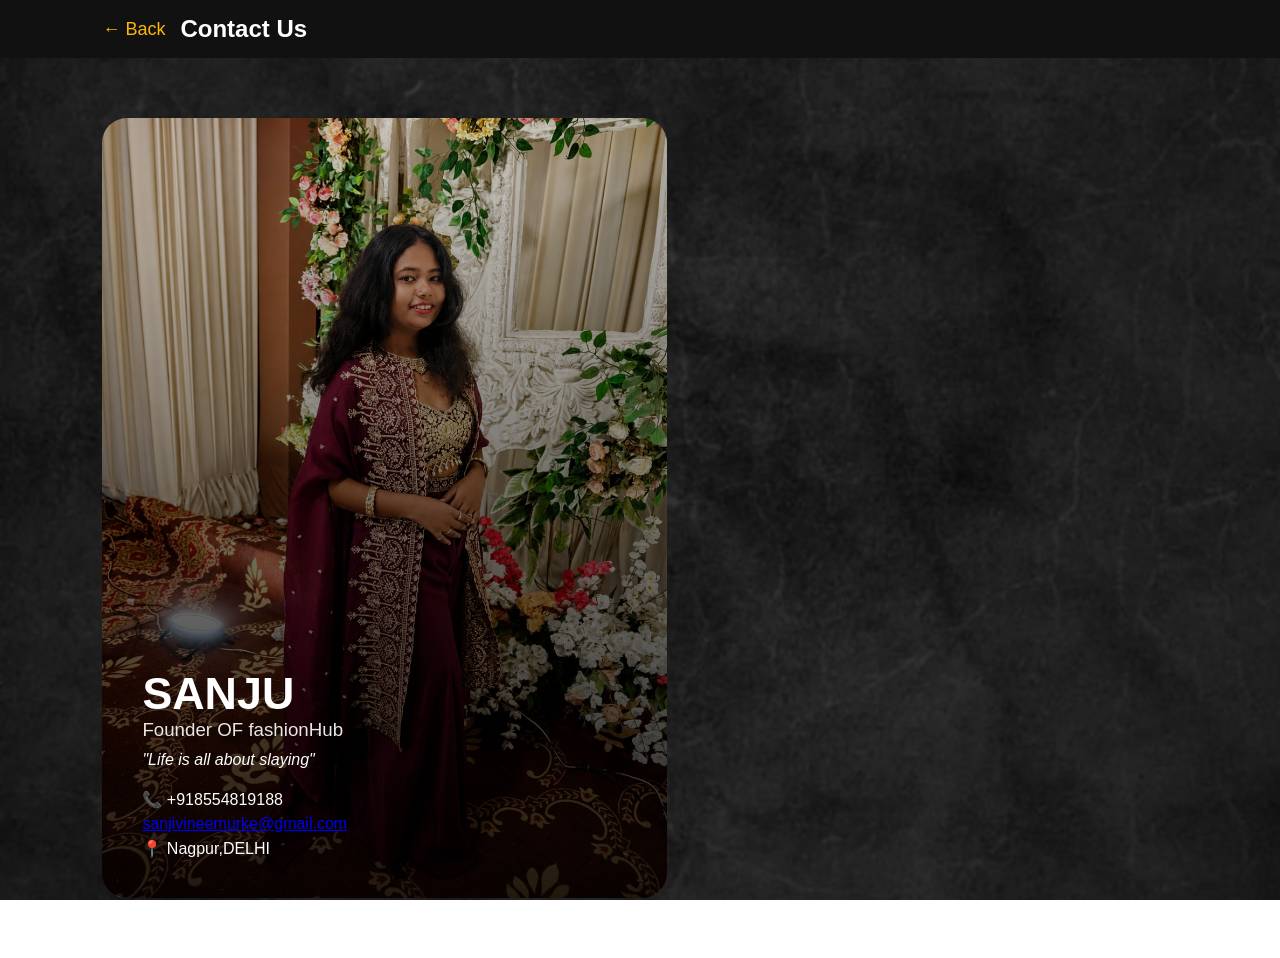
==== contact.html @ 0d753931 "Add files via upload" ====
<!DOCTYPE html>
<html lang="en">
<head>
  <meta charset="UTF-8">
  <meta name="viewport" content="width=device-width, initial-scale=1.0">
  <title>Contact Us</title>
  <style>*{
  margin:0;
  padding:0;
  box-sizing:border-box;
  font-family:'Segoe UI',sans-serif;
}

body{
  background:#efe6d8;
  
  background:
  linear-gradient(rgba(0,0,0,0.65),rgba(0,0,0,0.65)),
  url('images/bg5.jpeg');

  background-size:cover;
  background-position:center;
  background-attachment:fixed;

  color:white;

  min-height:100vh;
}

header{
  display:flex;
  align-items:center;
  gap:15px;
  padding:15px 8%;
  background:#111;
  color:white;
}

.back{
  text-decoration:none;
  color:#ffb703;
  font-size:18px;
}

.contact-wrapper{
  min-height:100vh;
  display:grid;
  grid-template-columns:1.2fr 1fr;
  gap:40px;
  padding:60px 8%;
}

/* Owner Card */

.owner-card{
  position:relative;
  border-radius:25px;
  overflow:hidden;
  min-height:500px;
}

.owner-card img{
  width:100%;
  height:100%;
  object-fit:cover;
}

.overlay{
  position:absolute;
  inset:0;
  background:linear-gradient(to top, rgba(0,0,0,.85), rgba(0,0,0,.2));
  color:white;
  padding:40px;
  display:flex;
  flex-direction:column;
  justify-content:flex-end;
}

.overlay h1{
  font-size:2.8rem;
}

.overlay h3{
  font-weight:400;
  opacity:.9;
}

.overlay p{
  margin:10px 0 15px;
  font-style:italic;
}

.contact-info span{
  display:block;
  margin-top:6px;
}

/* Form */

.form-card{
  background:white;
  padding:35px;
  border-radius:25px;
}

.form-card h2{
  margin-bottom:20px;
}

form input, form textarea{
  width:100%;
  padding:12px;
  border-radius:12px;
  border:1px solid #ccc;
  margin-bottom:15px;
}

form textarea{
  resize:none;
  height:130px;
}

form button{
  width:100%;
  padding:12px;
  border:none;
  border-radius:25px;
  background:black;
  color:white;
  font-size:16px;
  cursor:pointer;
  box-shadow:0 0 12px #ffb703;
  transition:.3s;
}

form button:hover{
  box-shadow:0 0 25px #ffb703;
  transform:scale(1.03);
}

/* Responsive */

@media(max-width:900px){
  .contact-wrapper{
    grid-template-columns:1fr;
  }

  .owner-card{
    min-height:350px;
  }

  .overlay h1{
    font-size:2rem;
  }
}</style>
</head>
<body>

<header>
  <a href="index.html" class="back">← Back</a>
  <h2>Contact Us</h2>
</header>

<section class="contact-wrapper">

  <div class="owner-card">
    <img src="images/owner.jpeg" alt="Owner">

    <div class="overlay">
      <h1>SANJU</h1>
      <h3>Founder OF fashionHub</h3>
      <p>"Life is all about slaying"</p>
      <div class="contact-info">
       <a href="tel:+918554819188"></a><span>📞 +918554819188</span></a>
      <a href="mailto:sanjivineemurke@gmail.com"><span>sanjivineemurke@gmail.com</span></a>
        <span>📍 Nagpur,DELHI</span>
      </div>
    </div>

  </div>

</section>

</body>
</html>
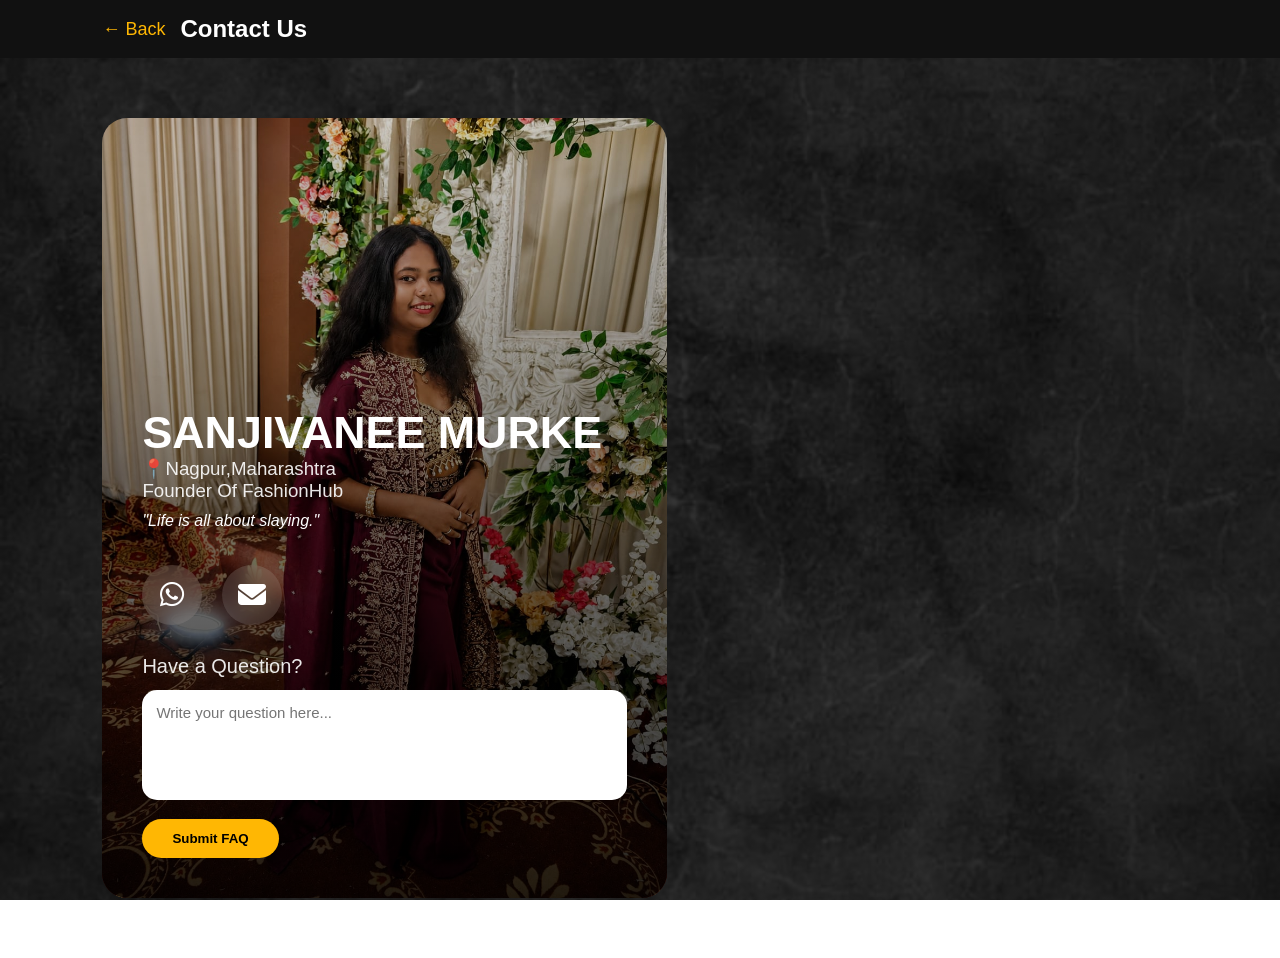
==== commit 5287dcb8: "Update contact.html" ====
--- a/contact.html
+++ b/contact.html
@@ -1,185 +1,269 @@
 <!DOCTYPE html>
 <html lang="en">
 <head>
-  <meta charset="UTF-8">
-  <meta name="viewport" content="width=device-width, initial-scale=1.0">
-  <title>Contact Us</title>
-  <style>*{
-  margin:0;
-  padding:0;
-  box-sizing:border-box;
-  font-family:'Segoe UI',sans-serif;
+<meta charset="UTF-8">
+<meta name="viewport" content="width=device-width, initial-scale=1.0">
+<title>Contact Us</title>
+
+<!-- Font Awesome -->
+<link rel="stylesheet" href="https://cdnjs.cloudflare.com/ajax/libs/font-awesome/6.5.2/css/all.min.css">
+
+<style>
+*{
+margin:0;
+padding:0;
+box-sizing:border-box;
+font-family:'Segoe UI',sans-serif;
 }
 
 body{
-  background:#efe6d8;
-  
-  background:
-  linear-gradient(rgba(0,0,0,0.65),rgba(0,0,0,0.65)),
-  url('images/bg5.jpeg');
-
-  background-size:cover;
-  background-position:center;
-  background-attachment:fixed;
-
-  color:white;
-
-  min-height:100vh;
+background:#efe6d8;
+background:
+linear-gradient(rgba(0,0,0,0.65),rgba(0,0,0,0.65)),
+url('images/bg5.jpeg');
+background-size:cover;
+background-position:center;
+background-attachment:fixed;
+color:white;
+min-height:100vh;
 }
 
 header{
-  display:flex;
-  align-items:center;
-  gap:15px;
-  padding:15px 8%;
-  background:#111;
-  color:white;
+display:flex;
+align-items:center;
+gap:15px;
+padding:15px 8%;
+background:#111;
 }
 
 .back{
-  text-decoration:none;
-  color:#ffb703;
-  font-size:18px;
+text-decoration:none;
+color:#ffb703;
+font-size:18px;
 }
 
 .contact-wrapper{
-  min-height:100vh;
-  display:grid;
-  grid-template-columns:1.2fr 1fr;
-  gap:40px;
-  padding:60px 8%;
-}
-
-/* Owner Card */
+min-height:100vh;
+display:grid;
+grid-template-columns:1.2fr 1fr;
+gap:40px;
+padding:60px 8%;
+}
 
 .owner-card{
-  position:relative;
-  border-radius:25px;
-  overflow:hidden;
-  min-height:500px;
+position:relative;
+border-radius:25px;
+overflow:hidden;
+min-height:500px;
 }
 
 .owner-card img{
-  width:100%;
-  height:100%;
-  object-fit:cover;
+width:100%;
+height:100%;
+object-fit:cover;
 }
 
 .overlay{
-  position:absolute;
-  inset:0;
-  background:linear-gradient(to top, rgba(0,0,0,.85), rgba(0,0,0,.2));
-  color:white;
-  padding:40px;
-  display:flex;
-  flex-direction:column;
-  justify-content:flex-end;
+position:absolute;
+inset:0;
+background:linear-gradient(to top, rgba(0,0,0,.85), rgba(0,0,0,.2));
+padding:40px;
+display:flex;
+flex-direction:column;
+justify-content:flex-end;
 }
 
 .overlay h1{
-  font-size:2.8rem;
+font-size:2.8rem;
 }
 
 .overlay h3{
-  font-weight:400;
-  opacity:.9;
+font-weight:400;
+opacity:.9;
 }
 
 .overlay p{
-  margin:10px 0 15px;
-  font-style:italic;
-}
-
-.contact-info span{
-  display:block;
-  margin-top:6px;
-}
-
-/* Form */
-
-.form-card{
-  background:white;
-  padding:35px;
-  border-radius:25px;
-}
-
-.form-card h2{
-  margin-bottom:20px;
-}
-
-form input, form textarea{
-  width:100%;
-  padding:12px;
-  border-radius:12px;
-  border:1px solid #ccc;
-  margin-bottom:15px;
-}
-
-form textarea{
-  resize:none;
-  height:130px;
-}
-
-form button{
-  width:100%;
-  padding:12px;
-  border:none;
-  border-radius:25px;
-  background:black;
-  color:white;
-  font-size:16px;
-  cursor:pointer;
-  box-shadow:0 0 12px #ffb703;
-  transition:.3s;
-}
-
-form button:hover{
-  box-shadow:0 0 25px #ffb703;
-  transform:scale(1.03);
-}
-
-/* Responsive */
+margin:10px 0 20px;
+font-style:italic;
+}
+
+/* Contact Icons */
+
+.contact-icons{
+display:flex;
+gap:20px;
+margin-top:15px;
+}
+
+.contact-icons a{
+width:60px;
+height:60px;
+display:flex;
+justify-content:center;
+align-items:center;
+border-radius:50%;
+background:rgba(255,255,255,.12);
+color:white;
+font-size:28px;
+text-decoration:none;
+transition:.35s;
+backdrop-filter:blur(10px);
+}
+
+.contact-icons a:hover{
+transform:translateY(-5px) scale(1.12);
+box-shadow:0 0 20px #ffb703;
+background:#ffb703;
+color:black;
+}
+
+/* FAQ */
+
+.faq-box{
+margin-top:30px;
+}
+
+.faq-box h3{
+margin-bottom:12px;
+font-size:20px;
+}
+
+.faq-box textarea{
+width:100%;
+height:110px;
+padding:14px;
+border:none;
+outline:none;
+border-radius:15px;
+resize:none;
+font-size:15px;
+}
+
+.faq-box button{
+margin-top:15px;
+padding:12px 30px;
+border:none;
+border-radius:30px;
+background:#ffb703;
+color:black;
+font-weight:bold;
+cursor:pointer;
+transition:.3s;
+}
+
+.faq-box button:hover{
+transform:scale(1.05);
+box-shadow:0 0 20px #ffb703;
+}
+
+#success{
+display:none;
+margin-top:15px;
+color:#7CFC00;
+font-weight:bold;
+font-size:17px;
+}
 
 @media(max-width:900px){
-  .contact-wrapper{
-    grid-template-columns:1fr;
-  }
-
-  .owner-card{
-    min-height:350px;
-  }
-
-  .overlay h1{
-    font-size:2rem;
-  }
-}</style>
+
+.contact-wrapper{
+grid-template-columns:1fr;
+}
+
+.owner-card{
+min-height:450px;
+}
+
+.overlay h1{
+font-size:2rem;
+}
+
+.contact-icons{
+justify-content:center;
+}
+
+}
+</style>
 </head>
+
 <body>
 
 <header>
-  <a href="index.html" class="back">← Back</a>
-  <h2>Contact Us</h2>
+<a href="index.html" class="back">← Back</a>
+<h2>Contact Us</h2>
 </header>
 
 <section class="contact-wrapper">
 
-  <div class="owner-card">
-    <img src="images/owner.jpeg" alt="Owner">
-
-    <div class="overlay">
-      <h1>SANJU</h1>
-      <h3>Founder OF fashionHub</h3>
-      <p>"Life is all about slaying"</p>
-      <div class="contact-info">
-       <a href="tel:+918554819188"></a><span>📞 +918554819188</span></a>
-      <a href="mailto:sanjivineemurke@gmail.com"><span>sanjivineemurke@gmail.com</span></a>
-        <span>📍 Nagpur,DELHI</span>
-      </div>
-    </div>
-
-  </div>
+<div class="owner-card">
+
+<img src="images/owner.jpeg" alt="Owner">
+
+<div class="overlay">
+
+<h1>SANJIVANEE MURKE</h1>
+<h3>📍Nagpur,Maharashtra</h3>
+
+<h3>Founder Of FashionHub</h3>
+
+<p>"Life is all about slaying."</p>
+
+<div class="contact-icons">
+
+<!-- WhatsApp -->
+<a href="https://wa.me/918554819188" target="_blank" title="WhatsApp">
+<i class="fab fa-whatsapp"></i>
+</a>
+
+<!-- Gmail -->
+<a href="mailto:sanjivineemurke@gmail.com" title="Email">
+<i class="fas fa-envelope"></i>
+</a>
+
+</div>
+
+<div class="faq-box">
+
+<h3>Have a Question?</h3>
+
+<textarea id="faq" placeholder="Write your question here..."></textarea>
+
+<button onclick="submitFAQ()">Submit FAQ</button>
+
+<div id="success">
+✅ Your FAQ has been submitted!
+</div>
+
+</div>
+
+</div>
+
+</div>
 
 </section>
 
+<script>
+
+function submitFAQ(){
+
+let text=document.getElementById("faq");
+
+if(text.value.trim()==""){
+alert("Please write your question.");
+return;
+}
+
+document.getElementById("success").style.display="block";
+
+text.value="";
+
+setTimeout(()=>{
+document.getElementById("success").style.display="none";
+},3000);
+
+}
+
+</script>
+
 </body>
-</html>+</html>
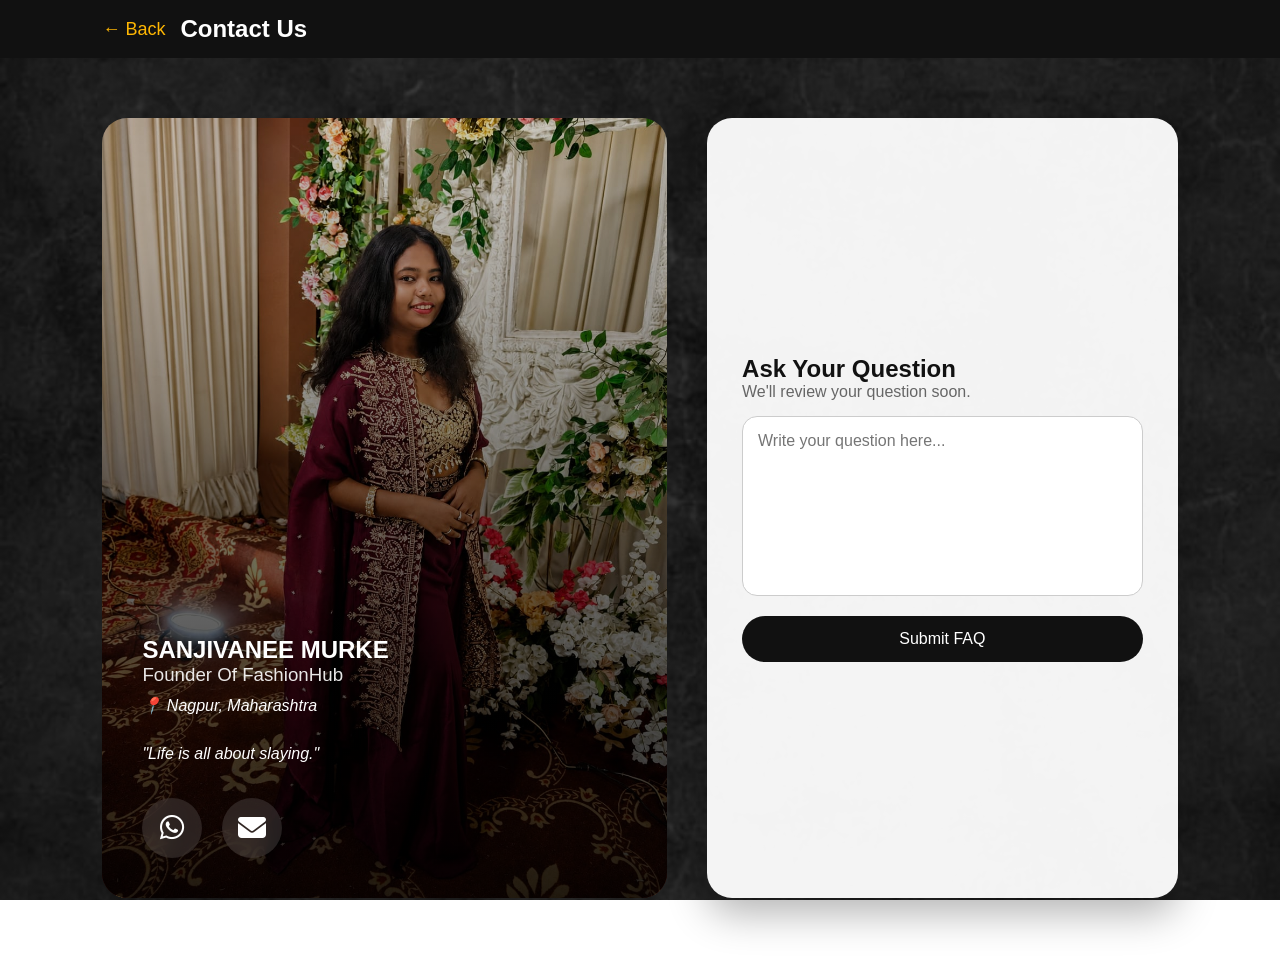
==== commit c5c40854: "Update contact.html" ====
--- a/contact.html
+++ b/contact.html
@@ -63,6 +63,46 @@
 object-fit:cover;
 }
 
+.form-card{
+background:rgba(255,255,255,.95);
+color:#111;
+padding:35px;
+border-radius:25px;
+display:flex;
+flex-direction:column;
+justify-content:center;
+box-shadow:0 15px 40px rgba(0,0,0,.3);
+}
+
+.form-card textarea{
+width:100%;
+height:180px;
+padding:15px;
+border-radius:15px;
+border:1px solid #ccc;
+resize:none;
+font-size:16px;
+margin-bottom:20px;
+}
+
+.form-card button{
+padding:14px;
+border:none;
+border-radius:30px;
+background:#111;
+color:#fff;
+font-size:16px;
+cursor:pointer;
+transition:.3s;
+}
+
+.form-card button:hover{
+background:#ffb703;
+color:#111;
+transform:translateY(-2px);
+box-shadow:0 0 20px #ffb703;
+}
+
 .overlay{
 position:absolute;
 inset:0;
@@ -183,6 +223,36 @@
 }
 
 }
+
+@media(max-width:900px){
+
+.contact-wrapper{
+grid-template-columns:1fr;
+gap:30px;
+padding:30px 20px;
+}
+
+.owner-card{
+min-height:500px;
+}
+
+.overlay{
+padding:25px;
+}
+
+.overlay h2{
+font-size:28px;
+}
+
+.form-card{
+padding:25px;
+}
+
+.contact-icons{
+justify-content:flex-start;
+}
+
+}
 </style>
 </head>
 
@@ -201,30 +271,37 @@
 
 <div class="overlay">
 
-<h1>SANJIVANEE MURKE</h1>
-<h3>📍Nagpur,Maharashtra</h3>
+<h2>SANJIVANEE MURKE</h2>
 
 <h3>Founder Of FashionHub</h3>
 
+<p>📍 Nagpur, Maharashtra</p>
+
 <p>"Life is all about slaying."</p>
 
 <div class="contact-icons">
 
-<!-- WhatsApp -->
-<a href="https://wa.me/918554819188" target="_blank" title="WhatsApp">
+<a href="https://wa.me/918554819188" target="_blank">
 <i class="fab fa-whatsapp"></i>
 </a>
 
-<!-- Gmail -->
-<a href="mailto:sanjivineemurke@gmail.com" title="Email">
+<a href="mailto:sanjivineemurke@gmail.com">
 <i class="fas fa-envelope"></i>
 </a>
 
 </div>
 
-<div class="faq-box">
-
-<h3>Have a Question?</h3>
+</div>
+
+</div>
+
+<div class="form-card">
+
+<h2>Ask Your Question</h2>
+
+<p style="color:#666;margin-bottom:15px;">
+We'll review your question soon.
+</p>
 
 <textarea id="faq" placeholder="Write your question here..."></textarea>
 
@@ -236,12 +313,7 @@
 
 </div>
 
-</div>
-
-</div>
-
 </section>
-
 <script>
 
 function submitFAQ(){
